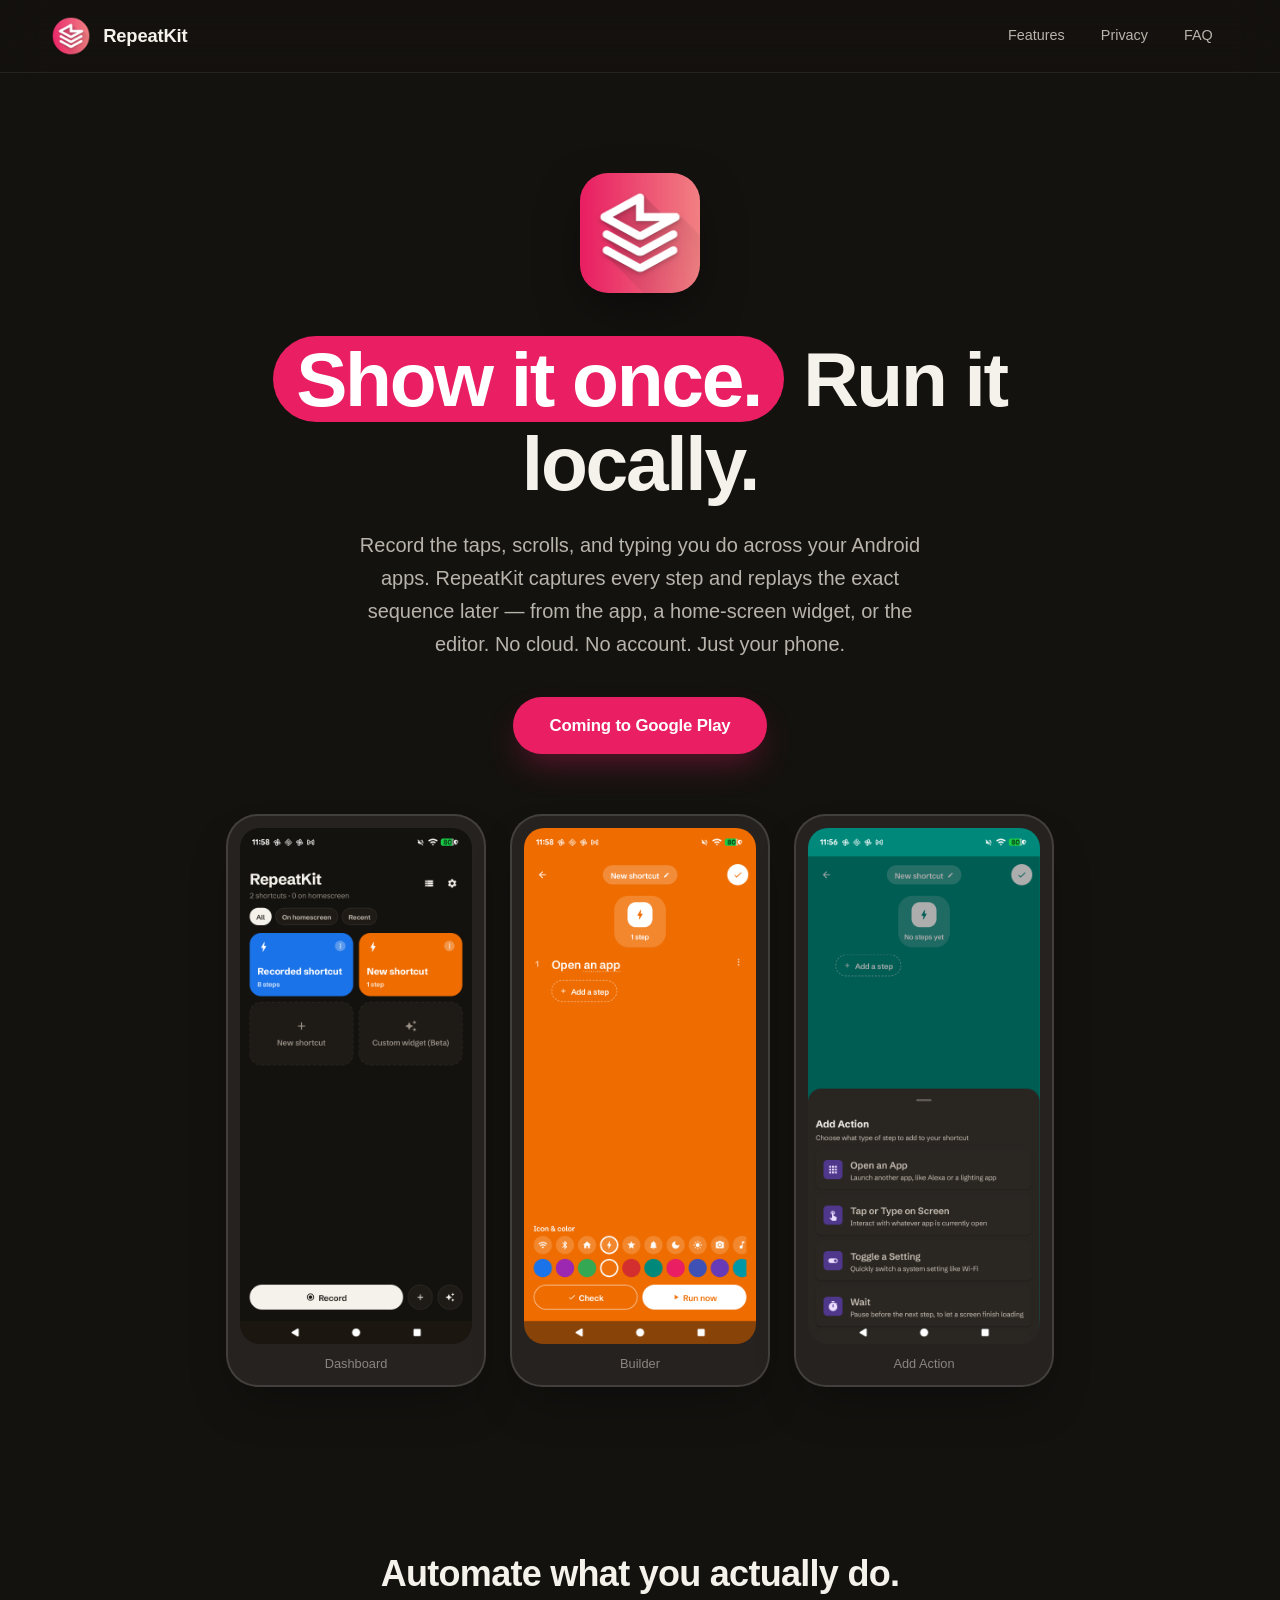
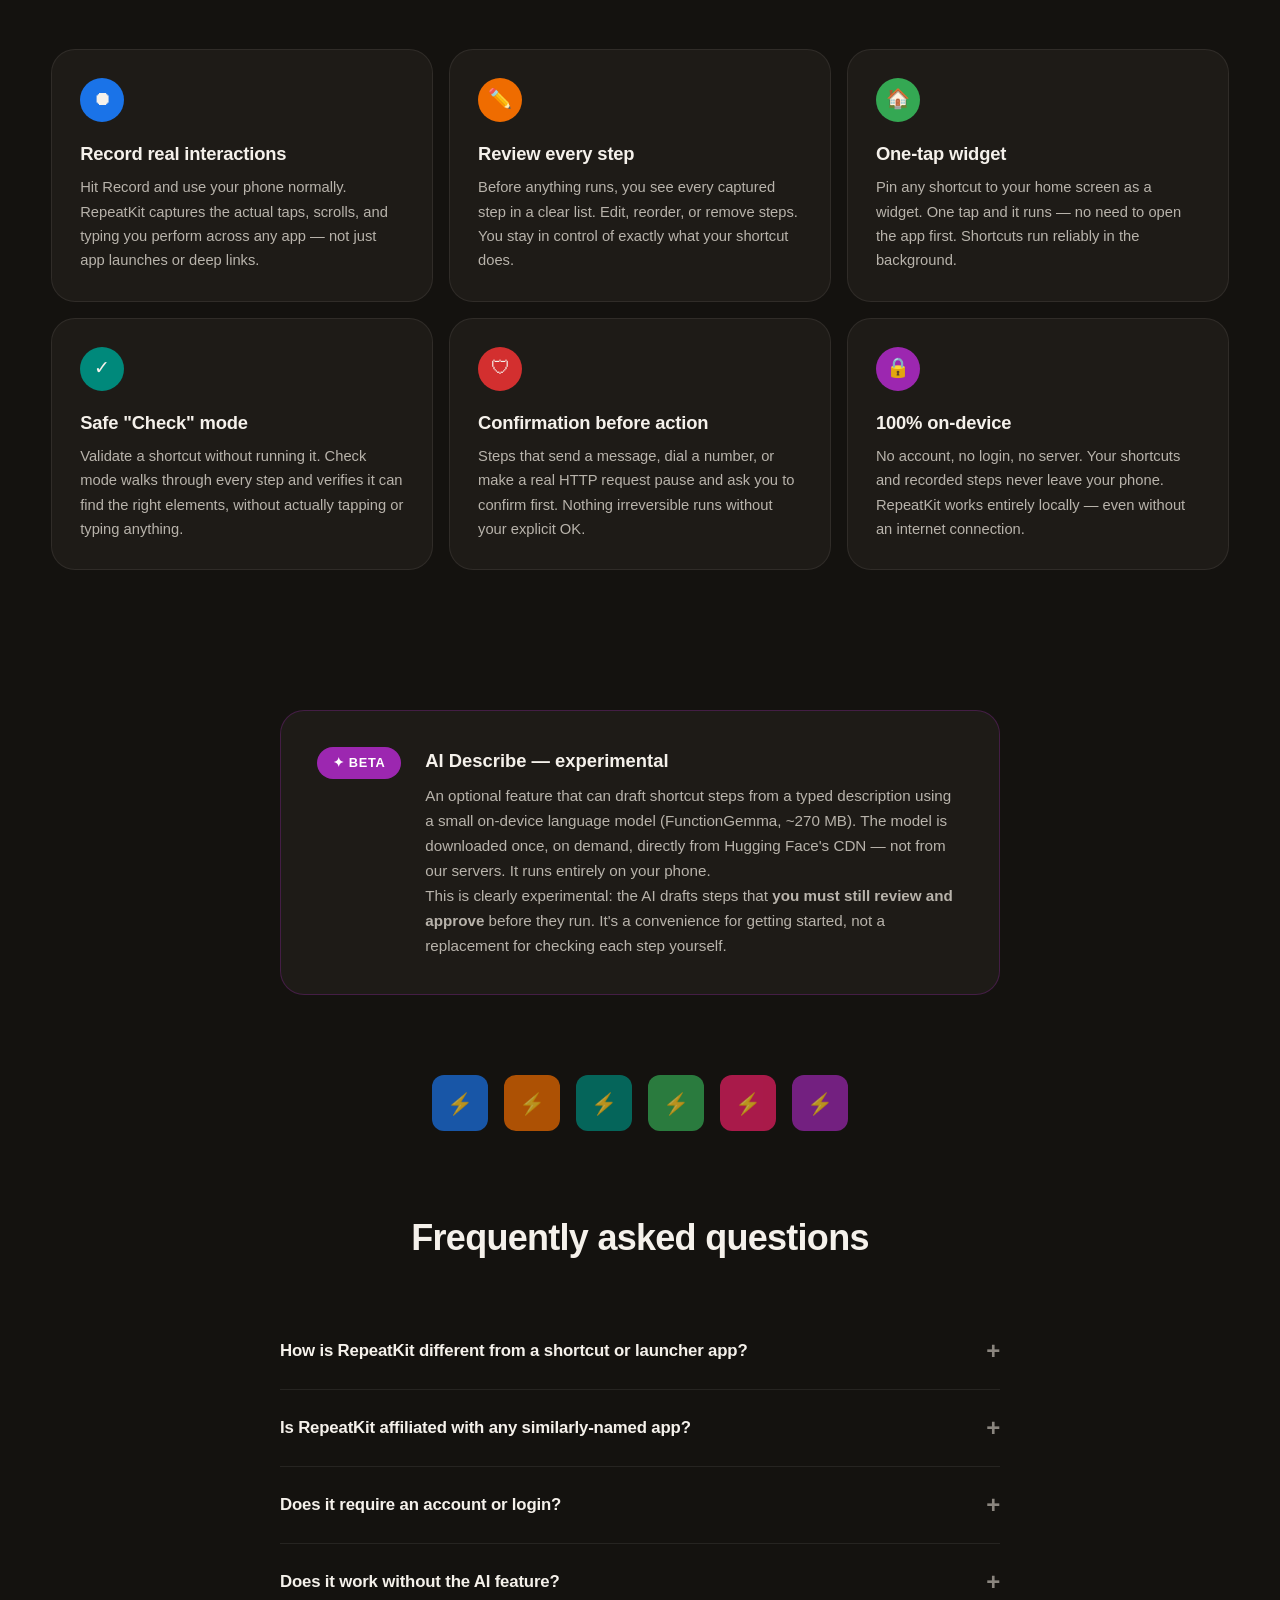
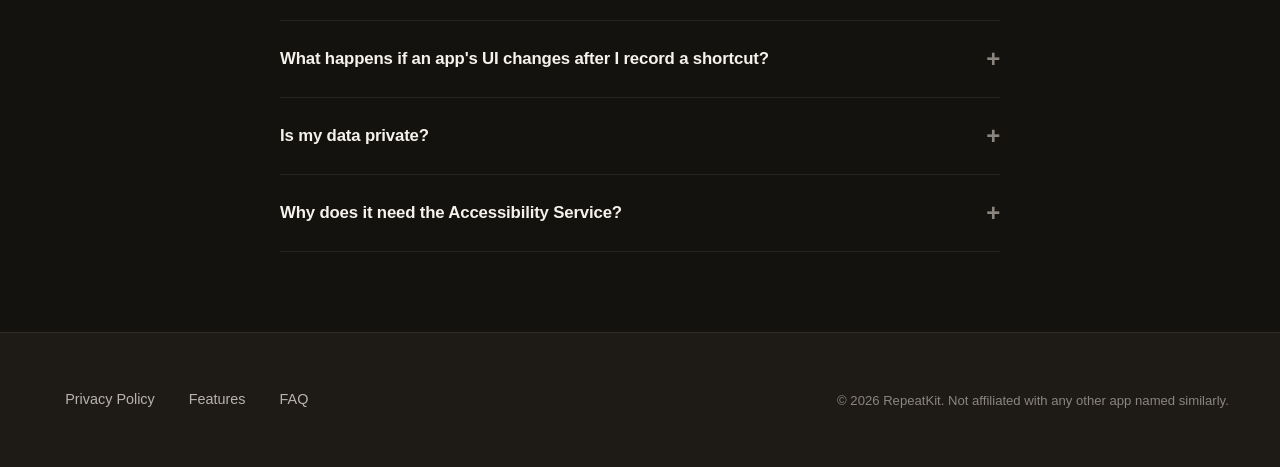
==== index.html @ d4e43534 "Launch RepeatKit marketing and privacy site - index.html: hero, real app screenshots, feature grid, " ====
<!DOCTYPE html>
<html lang="en">
<head>
  <meta charset="UTF-8">
  <meta name="viewport" content="width=device-width, initial-scale=1.0">
  <title>RepeatKit — Show it once. Run it locally.</title>
  <meta name="description" content="Record real taps, scrolls, and typing on your Android device. Replay them anytime — from the app, a home-screen widget, or the editor. 100% on-device, no account needed.">
  <link rel="icon" type="image/png" href="assets/icon/icon_192.png">
  <link rel="stylesheet" href="styles.css">
</head>
<body>

  <!-- ============================================================
       Header / Nav
       ============================================================ -->
  <header>
    <div class="container header-content">
      <a href="index.html" class="logo">
        <img src="assets/icon/icon_192.png" alt="RepeatKit icon">
        RepeatKit
      </a>
      <nav>
        <a href="#features">Features</a>
        <a href="privacy.html">Privacy</a>
        <a href="#faq">FAQ</a>
      </nav>
    </div>
  </header>

  <main>

    <!-- ============================================================
         Hero — "Show it once. Run it locally."
         ============================================================ -->
    <section class="hero container">
      <img src="assets/icon/icon_512.png" alt="RepeatKit icon" class="hero-icon">
      <h1><span class="highlight">Show it once.</span> Run it locally.</h1>
      <p class="subtitle">
        Record the taps, scrolls, and typing you do across your Android apps.
        RepeatKit captures every step and replays the exact sequence later — from the app, a home-screen widget, or the editor. No cloud. No account. Just your phone.
      </p>
      <a href="#features" class="hero-cta">Coming to Google Play</a>
    </section>

    <!-- ============================================================
         Screenshot showcase — real app screenshots in phone frames
         ============================================================ -->
    <section class="showcase container reveal">
      <div class="showcase-grid">
        <div class="phone-frame">
          <img src="assets/screenshots/01_dashboard.png" alt="RepeatKit dashboard showing shortcut tiles">
          <div class="phone-frame-label">Dashboard</div>
        </div>
        <div class="phone-frame">
          <img src="assets/screenshots/04_builder_step.png" alt="RepeatKit shortcut builder with steps">
          <div class="phone-frame-label">Builder</div>
        </div>
        <div class="phone-frame">
          <img src="assets/screenshots/03_add_action.png" alt="RepeatKit add action menu">
          <div class="phone-frame-label">Add Action</div>
        </div>
      </div>
    </section>

    <!-- ============================================================
         Features grid
         ============================================================ -->
    <section class="features" id="features">
      <div class="container">
        <h2 class="section-title">Automate what you actually do.</h2>
        <div class="features-grid">

          <div class="feature-card reveal">
            <div class="feature-chip blue">⏺</div>
            <h3>Record real interactions</h3>
            <p>Hit Record and use your phone normally. RepeatKit captures the actual taps, scrolls, and typing you perform across any app — not just app launches or deep links.</p>
          </div>

          <div class="feature-card reveal">
            <div class="feature-chip orange">✏️</div>
            <h3>Review every step</h3>
            <p>Before anything runs, you see every captured step in a clear list. Edit, reorder, or remove steps. You stay in control of exactly what your shortcut does.</p>
          </div>

          <div class="feature-card reveal">
            <div class="feature-chip green">🏠</div>
            <h3>One-tap widget</h3>
            <p>Pin any shortcut to your home screen as a widget. One tap and it runs — no need to open the app first. Shortcuts run reliably in the background.</p>
          </div>

          <div class="feature-card reveal">
            <div class="feature-chip teal">✓</div>
            <h3>Safe "Check" mode</h3>
            <p>Validate a shortcut without running it. Check mode walks through every step and verifies it can find the right elements, without actually tapping or typing anything.</p>
          </div>

          <div class="feature-card reveal">
            <div class="feature-chip red">🛡</div>
            <h3>Confirmation before action</h3>
            <p>Steps that send a message, dial a number, or make a real HTTP request pause and ask you to confirm first. Nothing irreversible runs without your explicit OK.</p>
          </div>

          <div class="feature-card reveal">
            <div class="feature-chip purple">🔒</div>
            <h3>100% on-device</h3>
            <p>No account, no login, no server. Your shortcuts and recorded steps never leave your phone. RepeatKit works entirely locally — even without an internet connection.</p>
          </div>

        </div>
      </div>
    </section>

    <!-- ============================================================
         AI Beta callout — honest, clearly labeled
         ============================================================ -->
    <section class="beta-callout container reveal">
      <div class="beta-card">
        <span class="beta-badge">✦ Beta</span>
        <div class="beta-content">
          <h3>AI Describe — experimental</h3>
          <p>
            An optional feature that can draft shortcut steps from a typed description using a small on-device language model (FunctionGemma, ~270 MB). The model is downloaded once, on demand, directly from Hugging Face's CDN — not from our servers. It runs entirely on your phone.
          </p>
          <p>
            This is clearly experimental: the AI drafts steps that <strong>you must still review and approve</strong> before they run. It's a convenience for getting started, not a replacement for checking each step yourself.
          </p>
        </div>
      </div>
    </section>

    <!-- Decorative tile strip — mirrors the app's dashboard tiles -->
    <div class="tile-decoration container" aria-hidden="true">
      <div class="mini-tile" style="background-color: #1A73E8;">⚡</div>
      <div class="mini-tile" style="background-color: #EF6C00;">⚡</div>
      <div class="mini-tile" style="background-color: #00897B;">⚡</div>
      <div class="mini-tile" style="background-color: #34A853;">⚡</div>
      <div class="mini-tile" style="background-color: #E91E63;">⚡</div>
      <div class="mini-tile" style="background-color: #9C27B0;">⚡</div>
    </div>

    <!-- ============================================================
         FAQ — accordion, folded into index
         ============================================================ -->
    <section class="faq" id="faq">
      <div class="container">
        <h2 class="section-title">Frequently asked questions</h2>
        <div class="faq-list">

          <div class="faq-item">
            <button class="faq-question">How is RepeatKit different from a shortcut or launcher app?</button>
            <div class="faq-answer">
              <div class="faq-answer-inner">
                Launcher apps open apps or deep-link into them. RepeatKit goes further: it records and replays actual multi-step interactions — real taps, scrolls, and typing — across any app on your phone. You're automating the things you do inside apps, not just launching them.
              </div>
            </div>
          </div>

          <div class="faq-item">
            <button class="faq-question">Is RepeatKit affiliated with any similarly-named app?</button>
            <div class="faq-answer">
              <div class="faq-answer-inner">
                No. RepeatKit is an independent app. It is not affiliated with, endorsed by, or related to any other app or product with a similar name.
              </div>
            </div>
          </div>

          <div class="faq-item">
            <button class="faq-question">Does it require an account or login?</button>
            <div class="faq-answer">
              <div class="faq-answer-inner">
                No. There is no account, no sign-in, and no registration of any kind. You install it and start using it — that's it.
              </div>
            </div>
          </div>

          <div class="faq-item">
            <button class="faq-question">Does it work without the AI feature?</button>
            <div class="faq-answer">
              <div class="faq-answer-inner">
                Yes. Recording and replaying shortcuts is the core feature and does not require the AI model, a network connection, or any setup beyond enabling the accessibility service. The AI describe feature is entirely optional.
              </div>
            </div>
          </div>

          <div class="faq-item">
            <button class="faq-question">What happens if an app's UI changes after I record a shortcut?</button>
            <div class="faq-answer">
              <div class="faq-answer-inner">
                If the app you automated has been redesigned or updated since you recorded, replay may not be able to find the same on-screen element. When that happens, RepeatKit stops and tells you which step couldn't be matched — it won't guess or tap the wrong thing. You can re-record the affected steps.
              </div>
            </div>
          </div>

          <div class="faq-item">
            <button class="faq-question">Is my data private?</button>
            <div class="faq-answer">
              <div class="faq-answer-inner">
                Yes. All shortcuts, recorded steps, and settings are stored locally on your device only. There is no developer-operated server, no analytics, no advertising SDKs, and no crash reporting. The only network request the app makes on its own is downloading the optional AI model from Hugging Face, if you choose to use that feature. See the full <a href="privacy.html">privacy policy</a> for details.
              </div>
            </div>
          </div>

          <div class="faq-item">
            <button class="faq-question">Why does it need the Accessibility Service?</button>
            <div class="faq-answer">
              <div class="faq-answer-inner">
                Android's Accessibility Service is the only way for an app to observe and replay taps, scrolls, and typing inside other apps. RepeatKit uses it exclusively for recording and replaying the shortcuts you create yourself. It does not monitor your device in the background or collect any data for the developer. You can revoke the permission at any time in your phone's Accessibility settings.
              </div>
            </div>
          </div>

        </div>
      </div>
    </section>

  </main>

  <!-- ============================================================
       Footer
       ============================================================ -->
  <footer>
    <div class="container footer-content">
      <div class="footer-links">
        <a href="privacy.html">Privacy Policy</a>
        <a href="#features">Features</a>
        <a href="#faq">FAQ</a>
      </div>
      <div class="footer-text">
        &copy; 2026 RepeatKit. Not affiliated with any other app named similarly.
      </div>
    </div>
  </footer>

  <!-- ============================================================
       Scripts — scroll reveal + FAQ accordion
       ============================================================ -->
  <script>
    // Scroll reveal
    (function () {
      var els = document.querySelectorAll('.reveal');
      if (!els.length) return;

      var observer = new IntersectionObserver(function (entries) {
        entries.forEach(function (entry) {
          if (entry.isIntersecting) {
            entry.target.classList.add('is-visible');
            observer.unobserve(entry.target);
          }
        });
      }, { threshold: 0.12 });

      els.forEach(function (el) { observer.observe(el); });
    })();

    // FAQ accordion
    (function () {
      var items = document.querySelectorAll('.faq-item');
      items.forEach(function (item) {
        var btn = item.querySelector('.faq-question');
        var answer = item.querySelector('.faq-answer');
        btn.addEventListener('click', function () {
          var isOpen = item.classList.contains('active');
          // Close all
          items.forEach(function (i) {
            i.classList.remove('active');
            i.querySelector('.faq-answer').style.maxHeight = null;
          });
          // Open this one if it was closed
          if (!isOpen) {
            item.classList.add('active');
            answer.style.maxHeight = answer.scrollHeight + 'px';
          }
        });
      });
    })();
  </script>

</body>
</html>
---- styles.css ----
/* ============================================================
   RepeatKit — Marketing site design system
   Base: app's dark theme (warm near-black bg, warm off-white ink)
   Accents: flat solid colors from the app's tile palette
   NO GRADIENTS — every surface is a flat solid color
   ============================================================ */

:root {
  /* App dark theme — base ground */
  --bg-color: #14120F;
  --bg-elevated: #1E1B17;
  --bg-card: #252220;
  --surface-color: #1E1B17;

  /* Ink colors */
  --text-primary: #F5F1EB;
  --text-secondary: #B8B3AB;
  --text-tertiary: #8A857E;

  /* App tile accent palette (subset) */
  --accent-blue: #1A73E8;
  --accent-pink: #E91E63;
  --accent-green: #34A853;
  --accent-orange: #EF6C00;
  --accent-red: #D32F2F;
  --accent-teal: #00897B;
  --accent-purple: #9C27B0;
  --accent-indigo: #3F51B5;

  /* Primary accent — pink matches the app icon */
  --accent-primary: #E91E63;
  --accent-primary-hover: #C2185B;

  /* Borders and shadows */
  --border-color: rgba(245, 241, 235, 0.08);
  --border-strong: rgba(245, 241, 235, 0.14);
  --shadow-soft: rgba(0, 0, 0, 0.3);
  --shadow-medium: rgba(0, 0, 0, 0.5);

  /* Shape language — matches app's rounded rects, pills, circles */
  --radius-sm: 12px;
  --radius-md: 16px;
  --radius-lg: 24px;
  --radius-xl: 32px;
  --radius-pill: 100px;
  --radius-circle: 50%;

  /* System font stack */
  --font-family: -apple-system, BlinkMacSystemFont, "Segoe UI", Roboto, Helvetica, Arial, sans-serif, "Apple Color Emoji", "Segoe UI Emoji", "Segoe UI Symbol";
}

* {
  box-sizing: border-box;
  margin: 0;
  padding: 0;
}

html {
  scroll-padding-top: 80px;
}

@media (prefers-reduced-motion: no-preference) {
  html {
    scroll-behavior: smooth;
  }
}

body {
  font-family: var(--font-family);
  background-color: var(--bg-color);
  color: var(--text-primary);
  line-height: 1.5;
  -webkit-font-smoothing: antialiased;
  -moz-osx-font-smoothing: grayscale;
}

a {
  color: var(--text-primary);
  text-decoration: none;
  transition: color 0.2s;
  font-weight: 500;
}

a:hover {
  color: var(--accent-primary);
}

.container {
  width: min(92%, 1200px);
  margin: 0 auto;
}

/* ============================================================
   Header — sticky, semi-transparent dark bar
   ============================================================ */
header {
  padding: 16px 0;
  background-color: rgba(20, 18, 15, 0.85);
  backdrop-filter: blur(20px);
  -webkit-backdrop-filter: blur(20px);
  border-bottom: 1px solid var(--border-color);
  position: sticky;
  top: 0;
  z-index: 100;
}

.header-content {
  display: flex;
  justify-content: space-between;
  align-items: center;
}

.logo {
  display: flex;
  align-items: center;
  gap: 12px;
  font-weight: 700;
  font-size: 1.15rem;
  color: var(--text-primary);
  letter-spacing: -0.01em;
}

.logo:hover {
  color: var(--text-primary);
}

.logo img {
  width: 40px;
  height: 40px;
  border-radius: 12px;
}

nav {
  display: flex;
  gap: 4px;
}

nav a {
  color: var(--text-secondary);
  font-size: 0.9rem;
  font-weight: 500;
  padding: 8px 16px;
  border-radius: var(--radius-pill);
  transition: color 0.2s, background-color 0.2s;
}

nav a:hover {
  color: var(--text-primary);
  background-color: rgba(245, 241, 235, 0.06);
}

/* ============================================================
   Hero — big bold headline with highlighted phrase
   ============================================================ */
.hero {
  padding: 100px 0 40px;
  text-align: center;
}

.hero-icon {
  width: 120px;
  height: 120px;
  border-radius: 28px;
  margin-bottom: 36px;
  box-shadow: 0 20px 50px -10px var(--shadow-medium);
}

.hero h1 {
  font-size: clamp(2.4rem, 6vw, 5rem);
  letter-spacing: -0.03em;
  margin-bottom: 24px;
  font-weight: 800;
  line-height: 1.08;
  max-width: 900px;
  margin-left: auto;
  margin-right: auto;
}

.highlight {
  display: inline-block;
  background-color: var(--accent-pink);
  color: #FFFFFF;
  padding: 0.02em 0.3em;
  border-radius: var(--radius-pill);
}

.hero .subtitle {
  font-size: 1.25rem;
  color: var(--text-secondary);
  max-width: 600px;
  margin: 0 auto 36px;
  line-height: 1.65;
}

.hero-cta {
  display: inline-block;
  background-color: var(--accent-pink);
  color: #FFFFFF;
  padding: 16px 36px;
  border-radius: var(--radius-pill);
  font-weight: 700;
  font-size: 1.05rem;
  letter-spacing: -0.01em;
  transition: transform 0.2s, box-shadow 0.2s, background-color 0.2s;
  border: none;
  cursor: pointer;
  box-shadow: 0 16px 32px -8px rgba(233, 30, 99, 0.35);
}

.hero-cta:hover {
  color: #FFFFFF;
  background-color: var(--accent-primary-hover);
  transform: translateY(-2px);
  box-shadow: 0 20px 40px -8px rgba(233, 30, 99, 0.45);
}

.hero-cta:active {
  transform: translateY(0);
}

/* ============================================================
   Screenshot showcase — phone-frame cards
   ============================================================ */
.showcase {
  padding: 20px 0 80px;
}

.showcase-grid {
  display: flex;
  justify-content: center;
  gap: 24px;
  flex-wrap: wrap;
}

.phone-frame {
  background-color: var(--bg-card);
  border: 2px solid var(--border-strong);
  border-radius: var(--radius-xl);
  padding: 12px;
  max-width: 260px;
  box-shadow: 0 24px 48px -12px var(--shadow-soft);
  transition: transform 0.3s cubic-bezier(0.22, 1, 0.36, 1);
}

.phone-frame:hover {
  transform: translateY(-6px);
}

.phone-frame img {
  width: 100%;
  height: auto;
  border-radius: 20px;
  display: block;
}

.phone-frame-label {
  text-align: center;
  font-size: 0.8rem;
  color: var(--text-tertiary);
  margin-top: 10px;
  font-weight: 500;
}

/* ============================================================
   Features — grid of cards with colored icon chips
   ============================================================ */
.features {
  padding: 80px 0;
}

.section-title {
  font-size: clamp(1.75rem, 3vw, 2.25rem);
  text-align: center;
  margin-bottom: 48px;
  font-weight: 700;
  letter-spacing: -0.02em;
}

.features-grid {
  display: grid;
  grid-template-columns: 1fr;
  gap: 16px;
}

@media (min-width: 768px) {
  .features-grid {
    grid-template-columns: repeat(2, 1fr);
  }
}

@media (min-width: 1024px) {
  .features-grid {
    grid-template-columns: repeat(3, 1fr);
  }
}

.feature-card {
  background-color: var(--bg-elevated);
  padding: 28px;
  border-radius: var(--radius-lg);
  border: 1px solid var(--border-color);
  transition: transform 0.2s, box-shadow 0.2s, border-color 0.2s;
}

.feature-card:hover {
  transform: translateY(-4px);
  box-shadow: 0 16px 40px -12px var(--shadow-soft);
  border-color: var(--border-strong);
}

/* Circular color chip — mirrors the app's icon/color selector circles */
.feature-chip {
  width: 44px;
  height: 44px;
  border-radius: var(--radius-circle);
  display: flex;
  align-items: center;
  justify-content: center;
  margin-bottom: 18px;
  font-size: 1.2rem;
}

.feature-chip.blue { background-color: var(--accent-blue); }
.feature-chip.green { background-color: var(--accent-green); }
.feature-chip.orange { background-color: var(--accent-orange); }
.feature-chip.teal { background-color: var(--accent-teal); }
.feature-chip.purple { background-color: var(--accent-purple); }
.feature-chip.red { background-color: var(--accent-red); }

.feature-card h3 {
  font-size: 1.15rem;
  margin-bottom: 8px;
  font-weight: 700;
  letter-spacing: -0.01em;
}

.feature-card p {
  color: var(--text-secondary);
  font-size: 0.92rem;
  line-height: 1.65;
}

/* ============================================================
   Beta callout — honest, clearly labeled
   ============================================================ */
.beta-callout {
  padding: 60px 0;
}

.beta-card {
  background-color: var(--bg-elevated);
  border: 1px solid rgba(156, 39, 176, 0.3);
  border-radius: var(--radius-lg);
  padding: 36px;
  max-width: 720px;
  margin: 0 auto;
  display: flex;
  gap: 24px;
  align-items: flex-start;
}

.beta-badge {
  display: inline-flex;
  align-items: center;
  gap: 6px;
  background-color: var(--accent-purple);
  color: #FFFFFF;
  padding: 6px 16px;
  border-radius: var(--radius-pill);
  font-size: 0.8rem;
  font-weight: 700;
  letter-spacing: 0.05em;
  text-transform: uppercase;
  white-space: nowrap;
  flex-shrink: 0;
}

.beta-content h3 {
  font-size: 1.15rem;
  margin-bottom: 8px;
  font-weight: 700;
}

.beta-content p {
  color: var(--text-secondary);
  font-size: 0.95rem;
  line-height: 1.65;
}

/* ============================================================
   FAQ Section — accordion style
   ============================================================ */
.faq {
  padding: 80px 0;
}

.faq-list {
  max-width: 720px;
  margin: 0 auto;
}

.faq-item {
  border-bottom: 1px solid var(--border-color);
}

.faq-question {
  width: 100%;
  text-align: left;
  background: none;
  border: none;
  padding: 24px 0;
  font-size: 1.05rem;
  font-weight: 600;
  color: var(--text-primary);
  cursor: pointer;
  display: flex;
  justify-content: space-between;
  align-items: center;
  font-family: var(--font-family);
  letter-spacing: -0.01em;
  transition: color 0.2s;
}

.faq-question:hover {
  color: var(--accent-primary);
}

.faq-question::after {
  content: '+';
  font-size: 1.5rem;
  color: var(--text-tertiary);
  transition: transform 0.3s cubic-bezier(0.22, 1, 0.36, 1);
  flex-shrink: 0;
  margin-left: 16px;
}

.faq-item.active .faq-question::after {
  transform: rotate(45deg);
}

.faq-answer {
  max-height: 0;
  overflow: hidden;
  transition: max-height 0.4s cubic-bezier(0.22, 1, 0.36, 1);
}

.faq-answer-inner {
  padding-bottom: 24px;
  color: var(--text-secondary);
  line-height: 1.7;
  font-size: 0.95rem;
}

.faq-answer-inner a {
  color: var(--accent-pink);
  text-decoration: underline;
  text-underline-offset: 2px;
}

/* ============================================================
   Footer — clean, warm dark
   ============================================================ */
footer {
  padding: 48px 0;
  border-top: 1px solid var(--border-color);
  background-color: var(--surface-color);
}

.footer-content {
  display: flex;
  flex-direction: column;
  align-items: center;
  text-align: center;
  gap: 20px;
}

.footer-links {
  display: flex;
  flex-wrap: wrap;
  justify-content: center;
  gap: 6px;
}

.footer-links a {
  color: var(--text-secondary);
  font-size: 0.9rem;
  font-weight: 500;
  padding: 8px 14px;
  border-radius: var(--radius-pill);
  transition: color 0.2s, background-color 0.2s;
}

.footer-links a:hover {
  color: var(--text-primary);
  background-color: rgba(245, 241, 235, 0.06);
}

.footer-text {
  color: var(--text-tertiary);
  font-size: 0.82rem;
  max-width: 600px;
  line-height: 1.6;
}

@media (min-width: 768px) {
  .footer-content {
    flex-direction: row;
    justify-content: space-between;
    text-align: left;
  }
  .footer-text {
    text-align: right;
  }
}

/* ============================================================
   Content pages (Privacy, etc.)
   ============================================================ */
.content-page {
  padding: 60px 0 100px;
  max-width: 800px;
  margin: 0 auto;
}

.content-page h1 {
  font-size: clamp(2rem, 4vw, 2.75rem);
  margin-bottom: 12px;
  letter-spacing: -0.025em;
  font-weight: 800;
}

.content-page .last-updated {
  color: var(--text-tertiary);
  font-size: 0.9rem;
  margin-bottom: 40px;
}

.content-page h2 {
  font-size: 1.35rem;
  margin-top: 40px;
  margin-bottom: 14px;
  font-weight: 700;
  letter-spacing: -0.01em;
}

.content-page p {
  color: var(--text-secondary);
  margin-bottom: 16px;
  font-size: 1.02rem;
  line-height: 1.7;
}

.content-page ul {
  color: var(--text-secondary);
  margin-bottom: 16px;
  padding-left: 24px;
  font-size: 1.02rem;
  line-height: 1.7;
}

.content-page li {
  margin-bottom: 8px;
}

.content-page strong {
  color: var(--text-primary);
  font-weight: 600;
}

.content-page a {
  color: var(--accent-pink);
  text-decoration: underline;
  text-underline-offset: 2px;
}

/* ============================================================
   Decorative tile shapes — mirroring the app's dashboard tiles
   ============================================================ */
.tile-decoration {
  display: flex;
  justify-content: center;
  gap: 16px;
  padding: 20px 0 0;
  flex-wrap: wrap;
}

.mini-tile {
  width: 56px;
  height: 56px;
  border-radius: var(--radius-sm);
  display: flex;
  align-items: center;
  justify-content: center;
  font-size: 1.3rem;
  opacity: 0.7;
  transition: opacity 0.2s, transform 0.2s;
}

.mini-tile:hover {
  opacity: 1;
  transform: scale(1.08);
}

/* ============================================================
   Responsive
   ============================================================ */
@media (max-width: 600px) {
  header {
    padding: 12px 0;
  }

  .header-content {
    flex-wrap: wrap;
    justify-content: center;
    gap: 8px 12px;
  }

  nav {
    gap: 0;
    justify-content: center;
  }

  nav a {
    padding: 8px 10px;
    font-size: 0.85rem;
  }

  .hero {
    padding: 72px 0 32px;
  }

  .hero-icon {
    width: 88px;
    height: 88px;
    border-radius: 22px;
  }

  .showcase-grid {
    gap: 16px;
  }

  .phone-frame {
    max-width: 160px;
    padding: 8px;
    border-radius: var(--radius-lg);
  }

  .phone-frame img {
    border-radius: 14px;
  }

  .features, .faq {
    padding: 64px 0;
  }

  .feature-card {
    padding: 24px 20px;
  }

  .beta-card {
    flex-direction: column;
    gap: 16px;
    padding: 28px 24px;
  }

  .content-page {
    padding: 48px 20px 72px;
  }
}

/* ============================================================
   Focus rings & selection
   ============================================================ */
:focus-visible {
  outline: 2px solid var(--accent-primary);
  outline-offset: 2px;
}

::selection {
  background-color: rgba(233, 30, 99, 0.25);
  color: var(--text-primary);
}

/* ============================================================
   Scroll-reveal animation
   ============================================================ */
.reveal {
  opacity: 0;
  transform: translateY(20px);
  transition: opacity 0.6s cubic-bezier(0.22, 1, 0.36, 1),
              transform 0.6s cubic-bezier(0.22, 1, 0.36, 1);
}

.reveal.is-visible {
  opacity: 1;
  transform: translateY(0);
}

@media (prefers-reduced-motion: reduce) {
  .reveal {
    opacity: 1;
    transform: none;
    transition: none;
  }
}
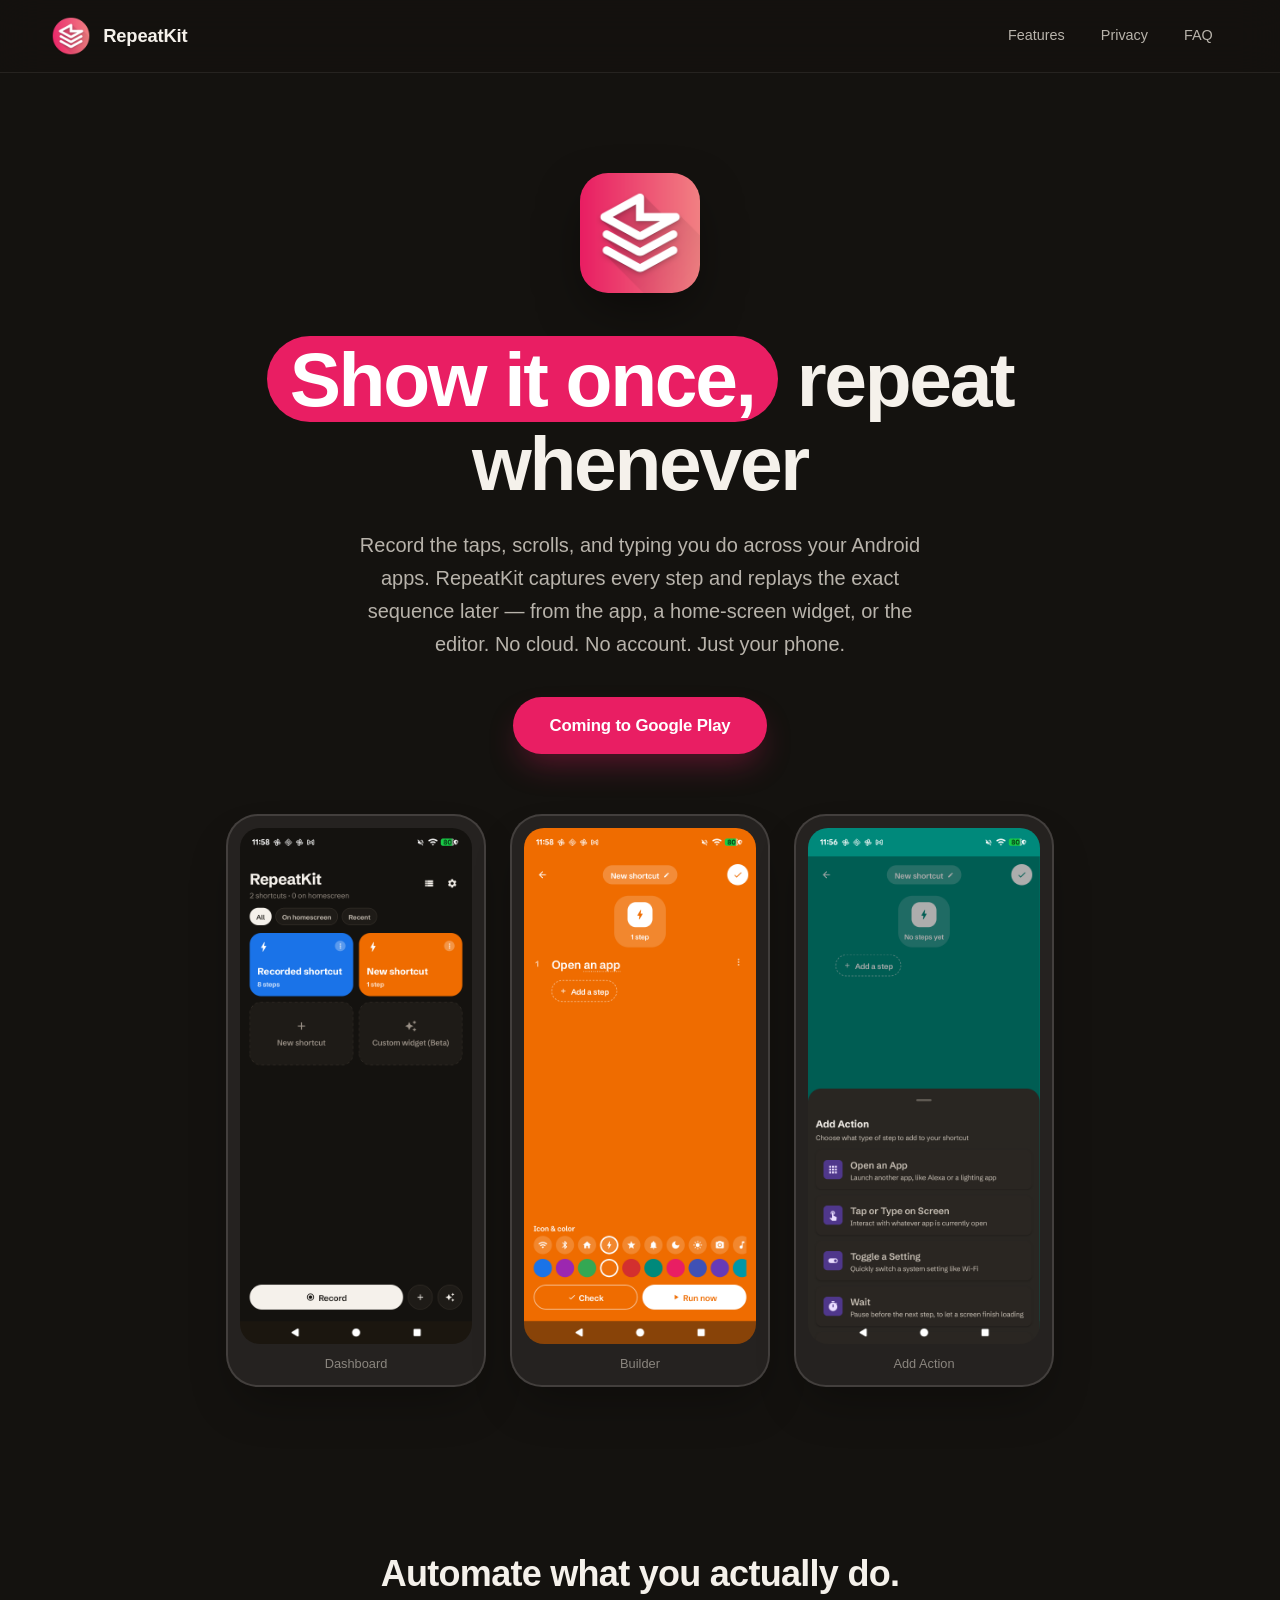
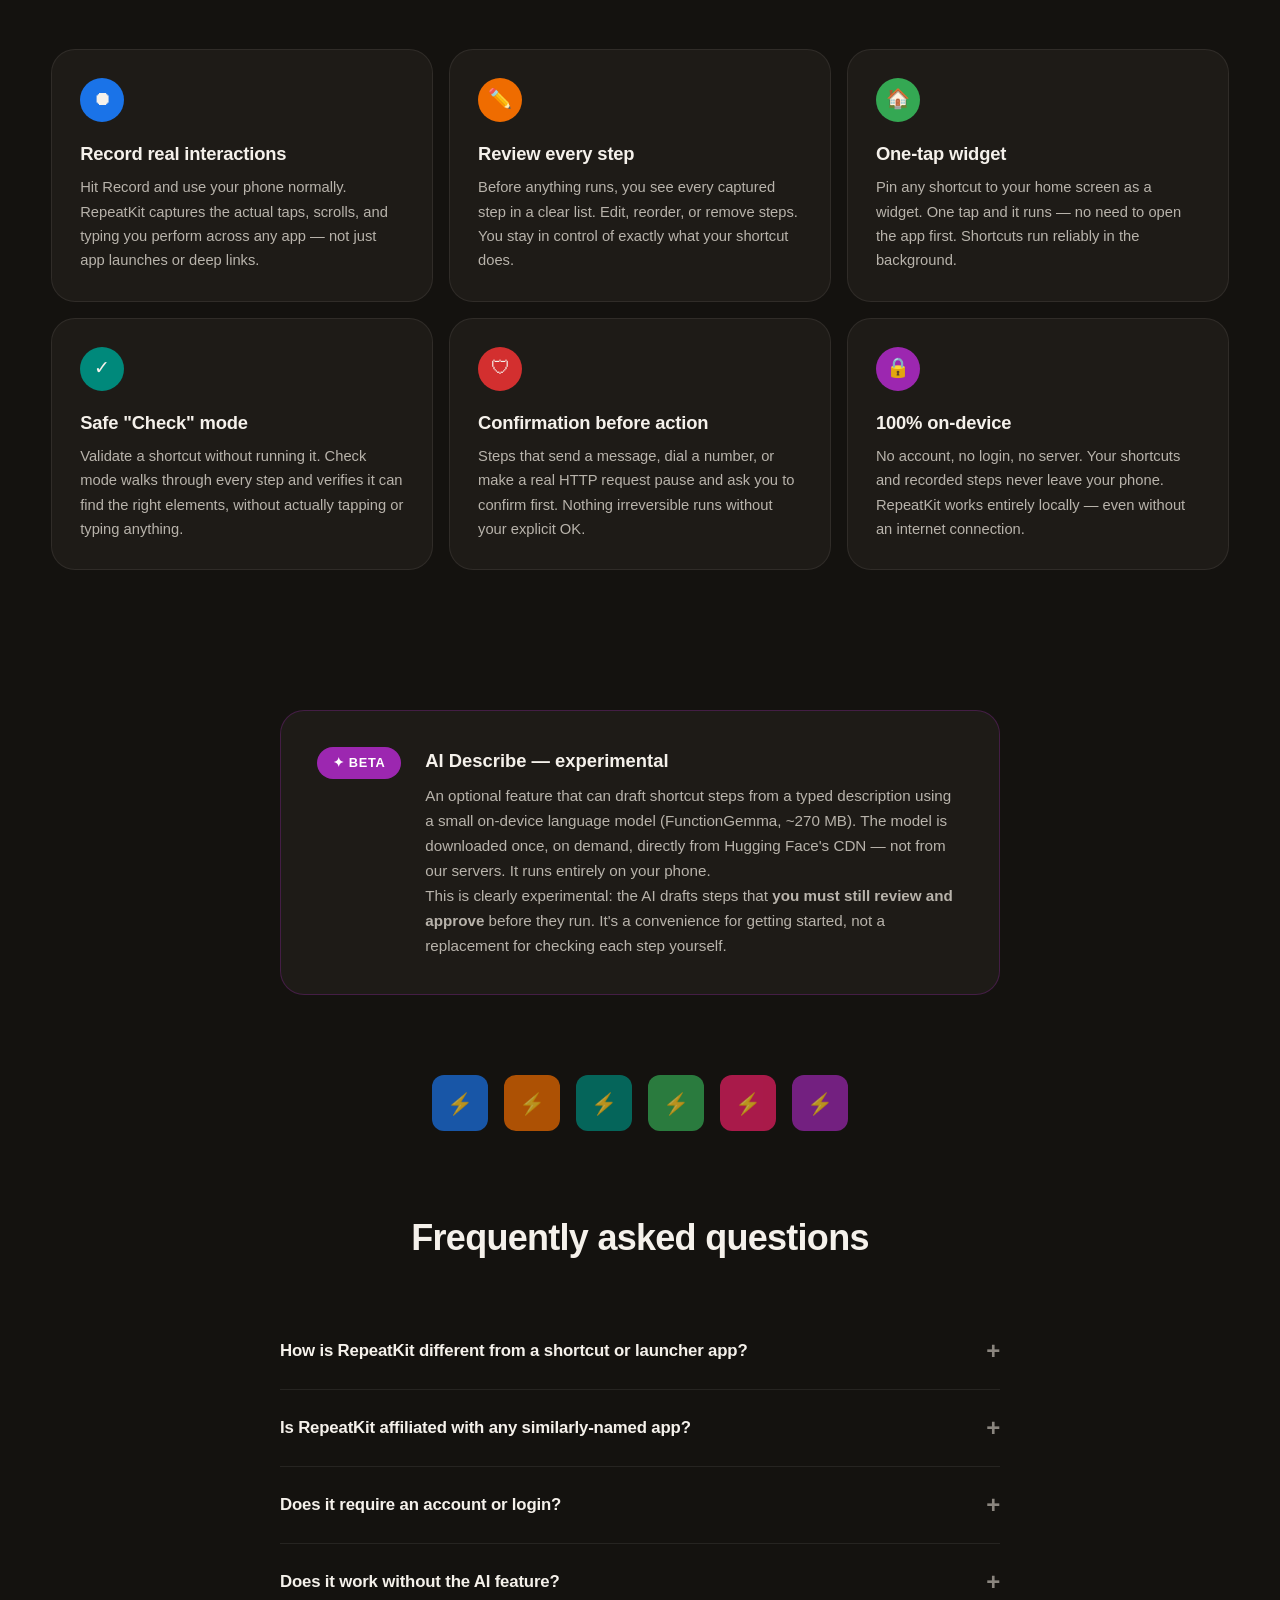
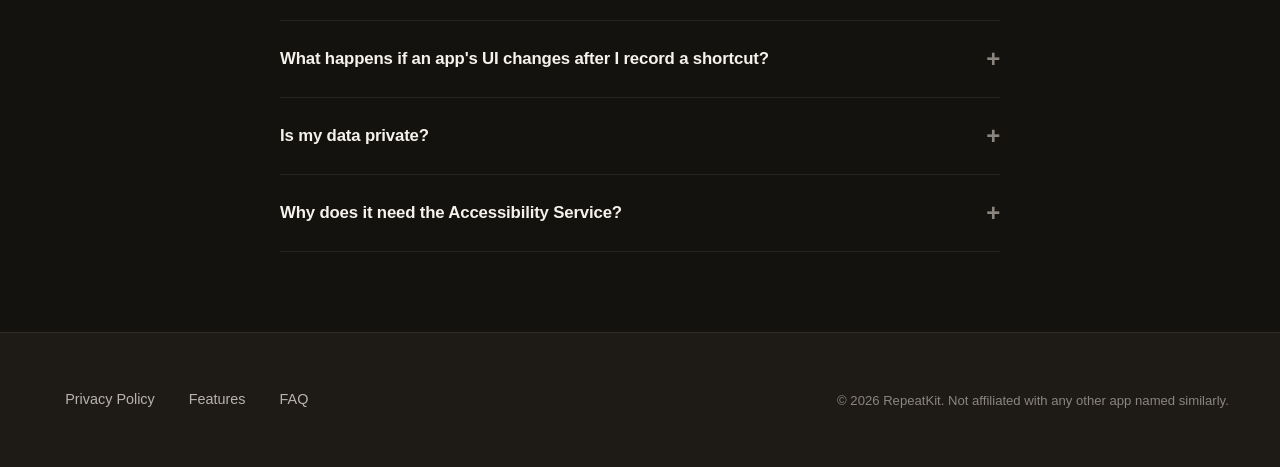
==== commit 5b4415d9: "Update tagline to 'Show it once, repeat whenever' Co-Authored-By: Claude Sonnet 5 <noreply@anthropic" ====
--- a/index.html
+++ b/index.html
@@ -3,7 +3,7 @@
 <head>
   <meta charset="UTF-8">
   <meta name="viewport" content="width=device-width, initial-scale=1.0">
-  <title>RepeatKit — Show it once. Run it locally.</title>
+  <title>RepeatKit — Show it once, repeat whenever</title>
   <meta name="description" content="Record real taps, scrolls, and typing on your Android device. Replay them anytime — from the app, a home-screen widget, or the editor. 100% on-device, no account needed.">
   <link rel="icon" type="image/png" href="assets/icon/icon_192.png">
   <link rel="stylesheet" href="styles.css">
@@ -30,11 +30,11 @@
   <main>
 
     <!-- ============================================================
-         Hero — "Show it once. Run it locally."
+         Hero — "Show it once, repeat whenever"
          ============================================================ -->
     <section class="hero container">
       <img src="assets/icon/icon_512.png" alt="RepeatKit icon" class="hero-icon">
-      <h1><span class="highlight">Show it once.</span> Run it locally.</h1>
+      <h1><span class="highlight">Show it once,</span> repeat whenever</h1>
       <p class="subtitle">
         Record the taps, scrolls, and typing you do across your Android apps.
         RepeatKit captures every step and replays the exact sequence later — from the app, a home-screen widget, or the editor. No cloud. No account. Just your phone.
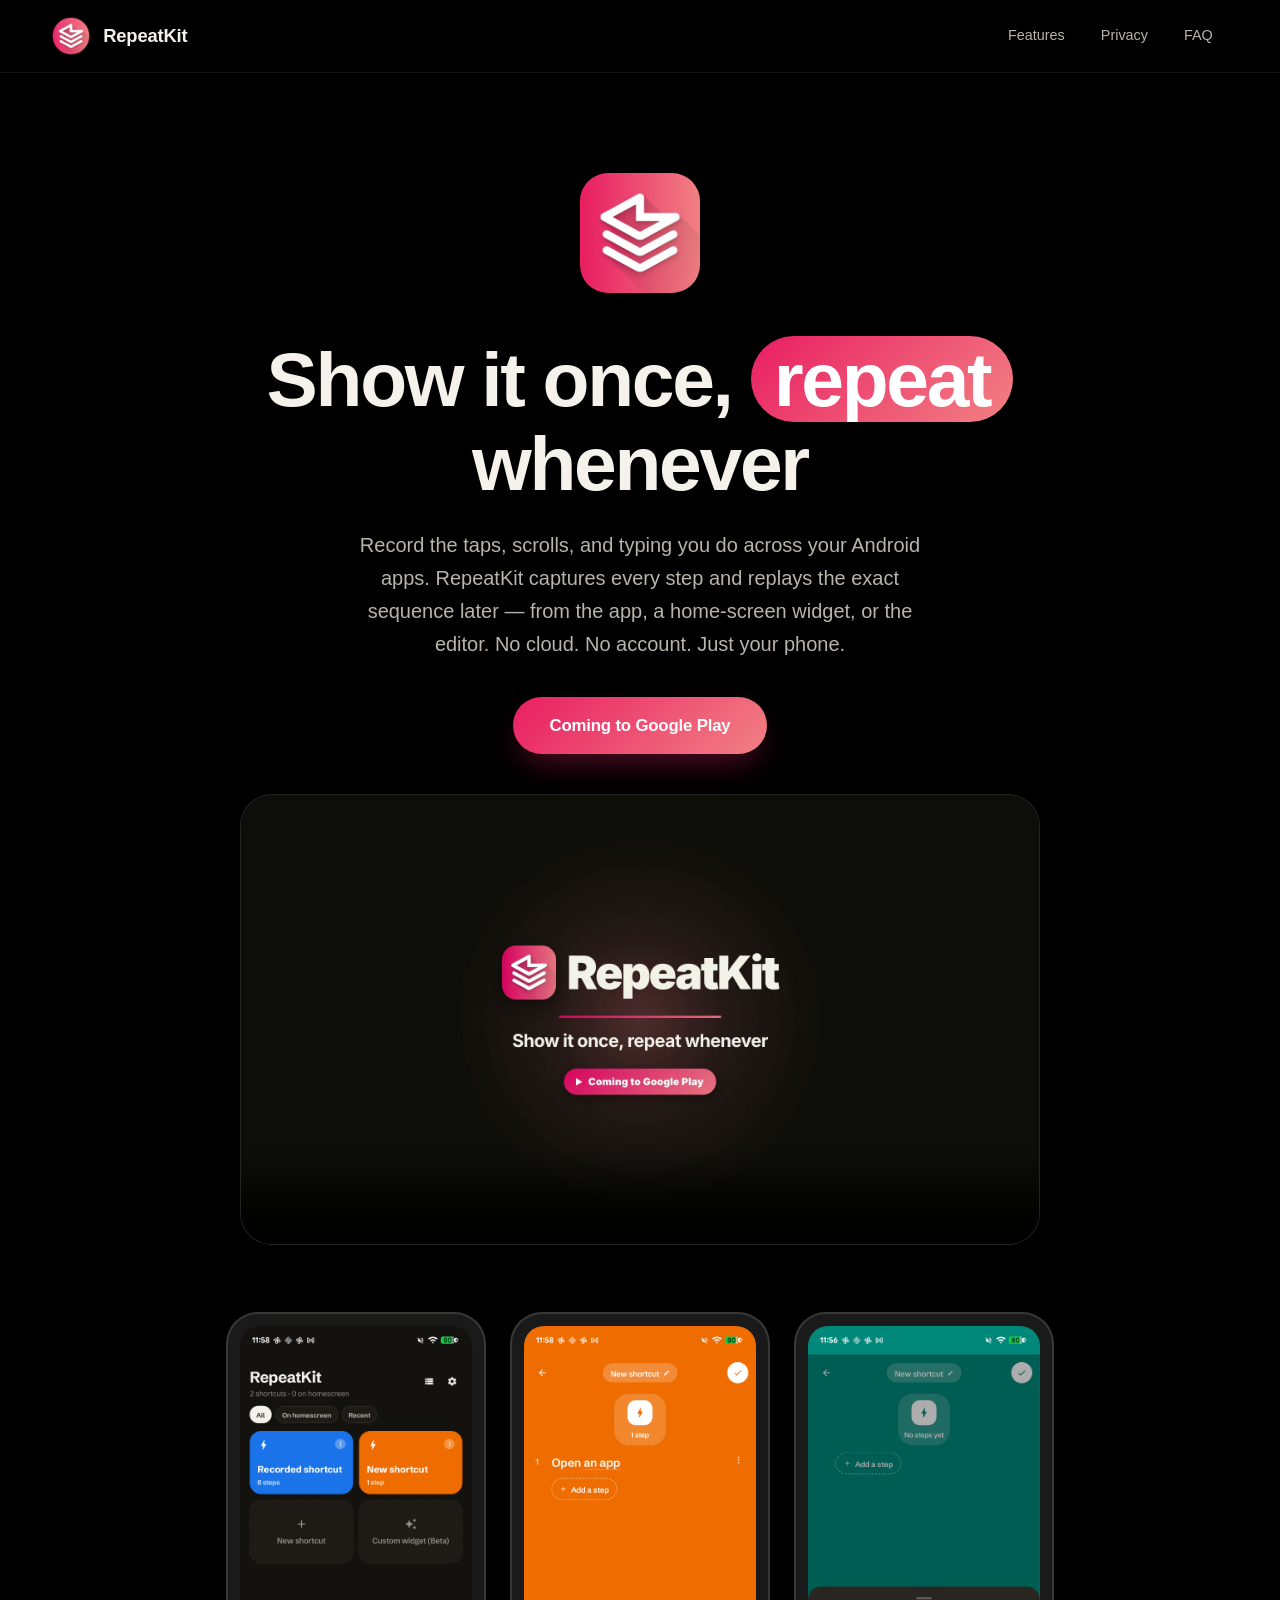
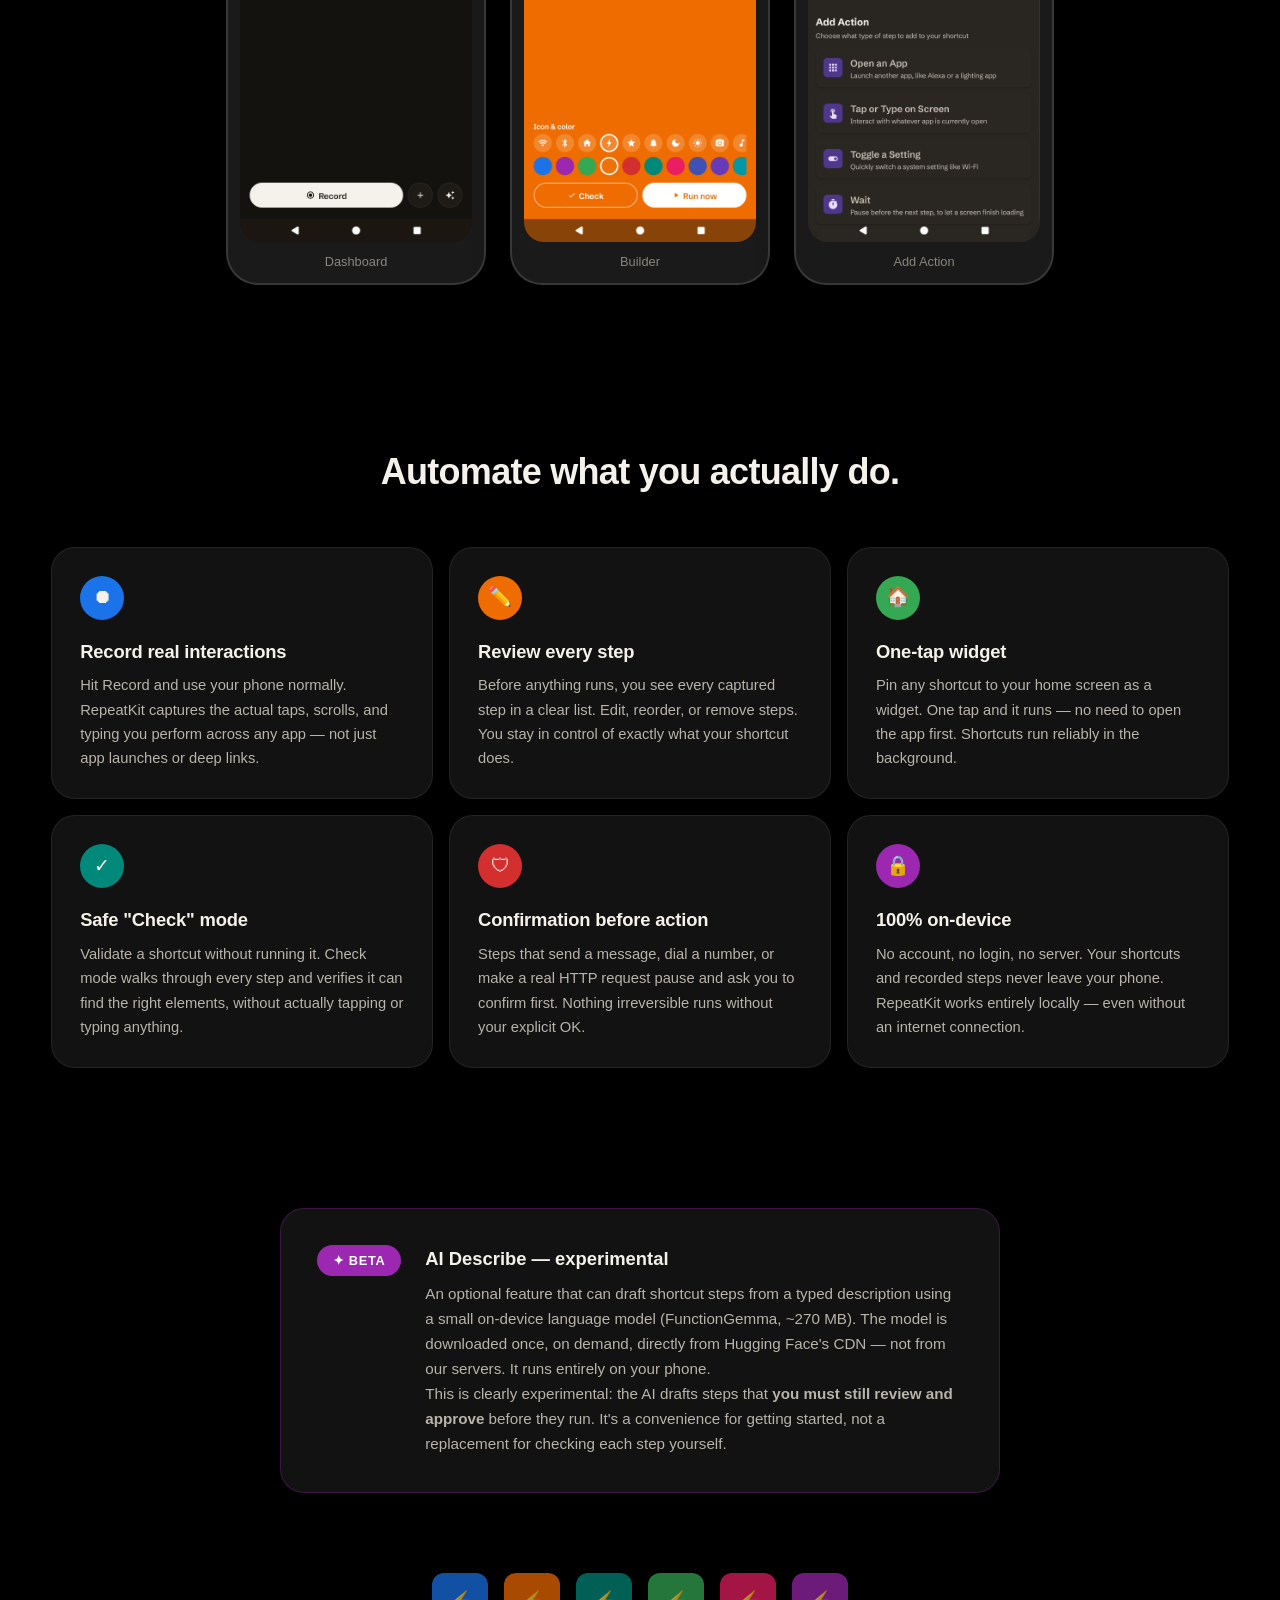
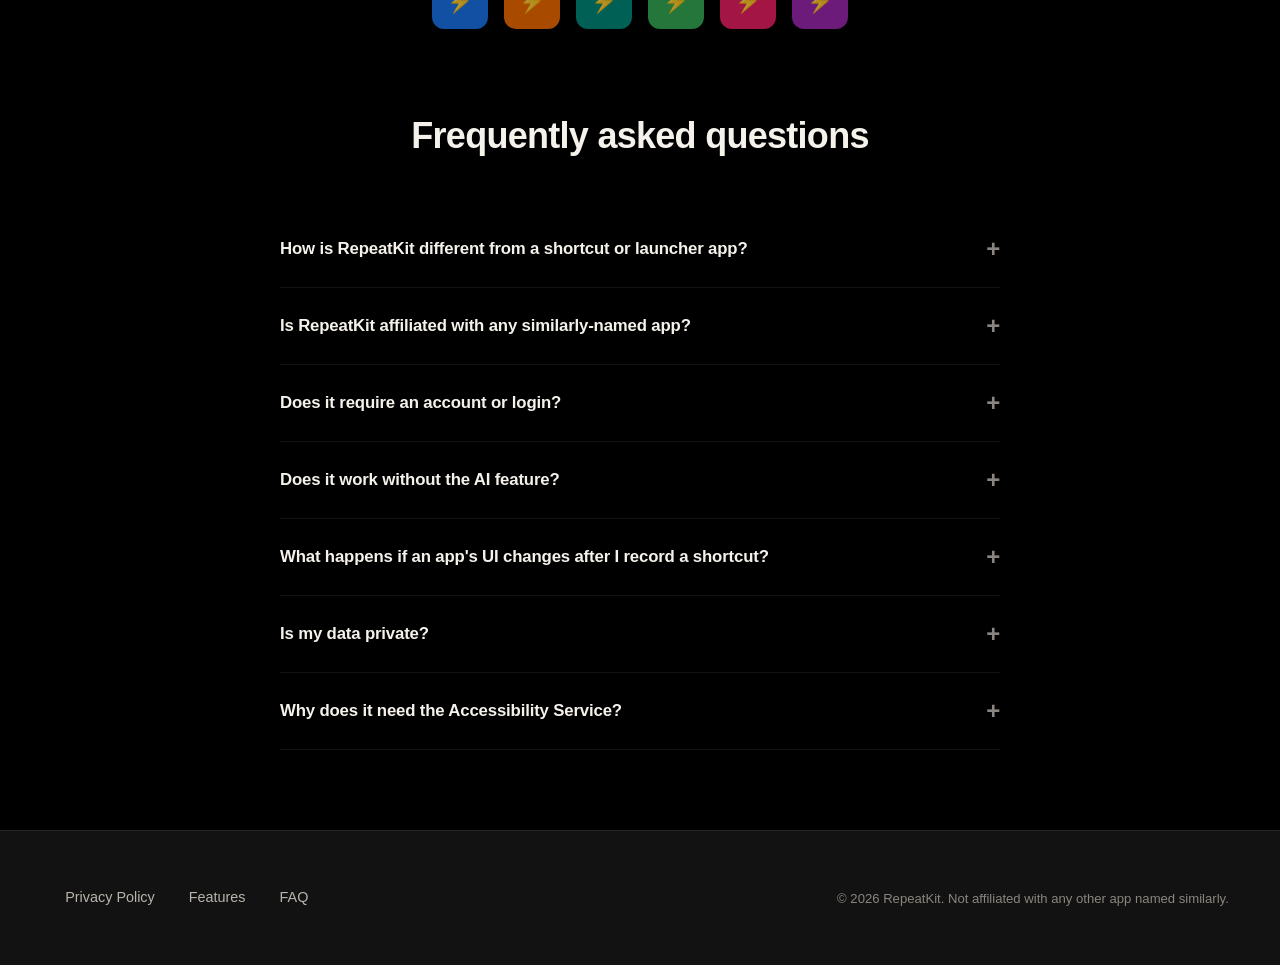
==== commit c10341dc: "Add brag video showcase, highlight 'repeat' in hero, true black background - New video-showcase sect" ====
--- a/index.html
+++ b/index.html
@@ -34,12 +34,36 @@
          ============================================================ -->
     <section class="hero container">
       <img src="assets/icon/icon_512.png" alt="RepeatKit icon" class="hero-icon">
-      <h1><span class="highlight">Show it once,</span> repeat whenever</h1>
+      <h1>Show it once, <span class="highlight">repeat</span> whenever</h1>
       <p class="subtitle">
         Record the taps, scrolls, and typing you do across your Android apps.
         RepeatKit captures every step and replays the exact sequence later — from the app, a home-screen widget, or the editor. No cloud. No account. Just your phone.
       </p>
       <a href="#features" class="hero-cta">Coming to Google Play</a>
+    </section>
+
+    <!-- ============================================================
+         Video showcase — demo/brag video with scroll-triggered autoplay
+         ============================================================ -->
+    <section class="video-showcase container">
+      <div class="video-wrap">
+        <video
+          controls
+          playsinline
+          muted
+          preload="metadata"
+          poster="assets/video/brag-poster.jpg"
+          width="1920"
+          height="1080"
+        >
+          <source src="assets/video/brag.mp4" type="video/mp4">
+          Your browser does not support the video tag.
+        </video>
+        <button class="video-unmute-hint" aria-label="Unmute video">
+          <svg width="16" height="16" viewBox="0 0 24 24" fill="none" stroke="currentColor" stroke-width="2" stroke-linecap="round" stroke-linejoin="round"><path d="M11 5L6 9H2v6h4l5 4V5z"/><line x1="23" y1="9" x2="17" y2="15"/><line x1="17" y1="9" x2="23" y2="15"/></svg>
+          <span>Tap to unmute</span>
+        </button>
+      </div>
     </section>
 
     <!-- ============================================================
@@ -275,5 +299,91 @@
     })();
   </script>
 
+  <!-- Video showcase — scroll-triggered autoplay + unmute hint -->
+  <script>
+  document.addEventListener('DOMContentLoaded', () => {
+    const section = document.querySelector('.video-showcase');
+    const video = section ? section.querySelector('video') : null;
+    const hint = section ? section.querySelector('.video-unmute-hint') : null;
+    if (!section || !video) return;
+
+    let userInteracted = false;
+    let hintDismissed = false;
+    let hintTimer = null;
+    let isInView = false;
+    let observerPlayPending = false;
+    let observerPausing = false;
+    let observerSeeking = false;
+    let observerMuting = false;
+
+    video.addEventListener('pause', () => {
+      if (observerPausing) { observerPausing = false; }
+      else if (!video.ended) { userInteracted = true; }
+    });
+    video.addEventListener('play', () => { if (!observerPlayPending) userInteracted = true; });
+    video.addEventListener('seeking', () => { if (!observerSeeking) userInteracted = true; });
+    video.addEventListener('seeked', () => { observerSeeking = false; });
+
+    function dismissHint() {
+      if (hintDismissed) return;
+      hintDismissed = true;
+      if (hint) hint.classList.add('hidden');
+      if (hintTimer) clearTimeout(hintTimer);
+    }
+    function showHint() {
+      if (hintDismissed || !hint) return;
+      if (hintTimer) clearTimeout(hintTimer);
+      hint.classList.add('visible');
+      hintTimer = setTimeout(dismissHint, 4000);
+    }
+
+    if (hint) {
+      hint.addEventListener('click', () => {
+        userInteracted = true;
+        video.muted = false;
+        dismissHint();
+      });
+      video.addEventListener('volumechange', () => {
+        if (!video.muted) dismissHint();
+        if (observerMuting) { observerMuting = false; }
+        else { userInteracted = true; }
+      });
+    }
+
+    function muteForAutoplay() { observerMuting = true; video.muted = true; }
+    function pauseForScroll() { if (video.paused) return; observerPausing = true; video.pause(); }
+
+    async function playForScroll() {
+      if (userInteracted || observerPlayPending) return;
+      observerPlayPending = true;
+      try {
+        if (video.ended) { observerSeeking = true; video.currentTime = 0; }
+        muteForAutoplay();
+        await video.play();
+        if (!isInView || userInteracted) { pauseForScroll(); return; }
+        showHint();
+      } catch (_) {
+        // Autoplay can be interrupted by a fast scroll; that is expected.
+      } finally {
+        observerPlayPending = false;
+      }
+    }
+
+    const observer = new IntersectionObserver((entries) => {
+      entries.forEach(entry => {
+        isInView = entry.isIntersecting;
+        if (entry.isIntersecting) {
+          section.classList.add('is-visible');
+          void playForScroll();
+        } else {
+          if (!userInteracted) pauseForScroll();
+        }
+      });
+    }, { threshold: 0.5 });
+
+    observer.observe(section);
+  });
+  </script>
+
 </body>
 </html>
--- a/styles.css
+++ b/styles.css
@@ -1,16 +1,16 @@
 /* ============================================================
    RepeatKit — Marketing site design system
-   Base: app's dark theme (warm near-black bg, warm off-white ink)
+   Base: true neutral black bg, warm off-white ink
    Accents: flat solid colors from the app's tile palette
    NO GRADIENTS — every surface is a flat solid color
    ============================================================ */
 
 :root {
   /* App dark theme — base ground */
-  --bg-color: #14120F;
-  --bg-elevated: #1E1B17;
-  --bg-card: #252220;
-  --surface-color: #1E1B17;
+  --bg-color: #000000;
+  --bg-elevated: #121212;
+  --bg-card: #1A1A1A;
+  --surface-color: #121212;
 
   /* Ink colors */
   --text-primary: #F5F1EB;
@@ -29,6 +29,7 @@
 
   /* Primary accent — pink matches the app icon */
   --accent-primary: #E91E63;
+  --accent-pink-gradient: linear-gradient(135deg, #E91E63, #F28183);
   --accent-primary-hover: #C2185B;
 
   /* Borders and shadows */
@@ -95,7 +96,7 @@
    ============================================================ */
 header {
   padding: 16px 0;
-  background-color: rgba(20, 18, 15, 0.85);
+  background-color: rgba(0, 0, 0, 0.85);
   backdrop-filter: blur(20px);
   -webkit-backdrop-filter: blur(20px);
   border-bottom: 1px solid var(--border-color);
@@ -178,7 +179,7 @@
 
 .highlight {
   display: inline-block;
-  background-color: var(--accent-pink);
+  background: var(--accent-pink-gradient);
   color: #FFFFFF;
   padding: 0.02em 0.3em;
   border-radius: var(--radius-pill);
@@ -194,7 +195,7 @@
 
 .hero-cta {
   display: inline-block;
-  background-color: var(--accent-pink);
+  background: var(--accent-pink-gradient);
   color: #FFFFFF;
   padding: 16px 36px;
   border-radius: var(--radius-pill);
@@ -209,13 +210,74 @@
 
 .hero-cta:hover {
   color: #FFFFFF;
-  background-color: var(--accent-primary-hover);
+  background: var(--accent-primary-hover);
   transform: translateY(-2px);
   box-shadow: 0 20px 40px -8px rgba(233, 30, 99, 0.45);
 }
 
 .hero-cta:active {
   transform: translateY(0);
+}
+
+/* ============================================================
+   Video showcase — scroll-triggered autoplay with unmute hint
+   ============================================================ */
+.video-showcase {
+  padding: 0 0 40px;
+  text-align: center;
+  opacity: 0;
+  transform: translateY(24px);
+  transition: opacity 0.7s cubic-bezier(0.22, 1, 0.36, 1),
+              transform 0.7s cubic-bezier(0.22, 1, 0.36, 1);
+}
+.video-showcase.is-visible {
+  opacity: 1;
+  transform: translateY(0);
+}
+.video-wrap {
+  position: relative;
+  display: inline-block;
+  width: 100%;
+  max-width: 800px;
+}
+.video-showcase video {
+  display: block;
+  width: 100%;
+  height: auto;
+  border-radius: var(--radius-xl);
+  box-shadow:
+    0 30px 60px -12px rgba(0,0,0,0.5),
+    0 18px 36px -10px rgba(0,0,0,0.35),
+    0 4px 12px -4px rgba(0,0,0,0.2);
+  border: 1px solid var(--border-color);
+  background: var(--bg-elevated);
+}
+.video-unmute-hint {
+  position: absolute;
+  bottom: 20px;
+  right: 20px;
+  display: flex;
+  align-items: center;
+  gap: 6px;
+  padding: 6px 12px;
+  background: var(--text-primary);
+  color: var(--bg-color);
+  border: none;
+  border-radius: var(--radius-pill);
+  cursor: pointer;
+  opacity: 0;
+  transform: translateY(4px);
+  transition: opacity 0.35s ease, transform 0.35s ease, background 0.2s ease;
+  pointer-events: none;
+  z-index: 2;
+}
+.video-unmute-hint svg { flex-shrink: 0; }
+.video-unmute-hint.visible { opacity: 1; transform: translateY(0); pointer-events: auto; }
+.video-unmute-hint.hidden { opacity: 0; transform: translateY(4px); pointer-events: none; }
+.video-unmute-hint:hover { background: var(--text-secondary); }
+@media (prefers-reduced-motion: reduce) {
+  .video-showcase { opacity: 1; transform: none; transition: none; }
+  .video-unmute-hint { transition: none; transform: none; }
 }
 
 /* ============================================================
@@ -458,7 +520,7 @@
 }
 
 /* ============================================================
-   Footer — clean, warm dark
+   Footer — clean dark
    ============================================================ */
 footer {
   padding: 48px 0;
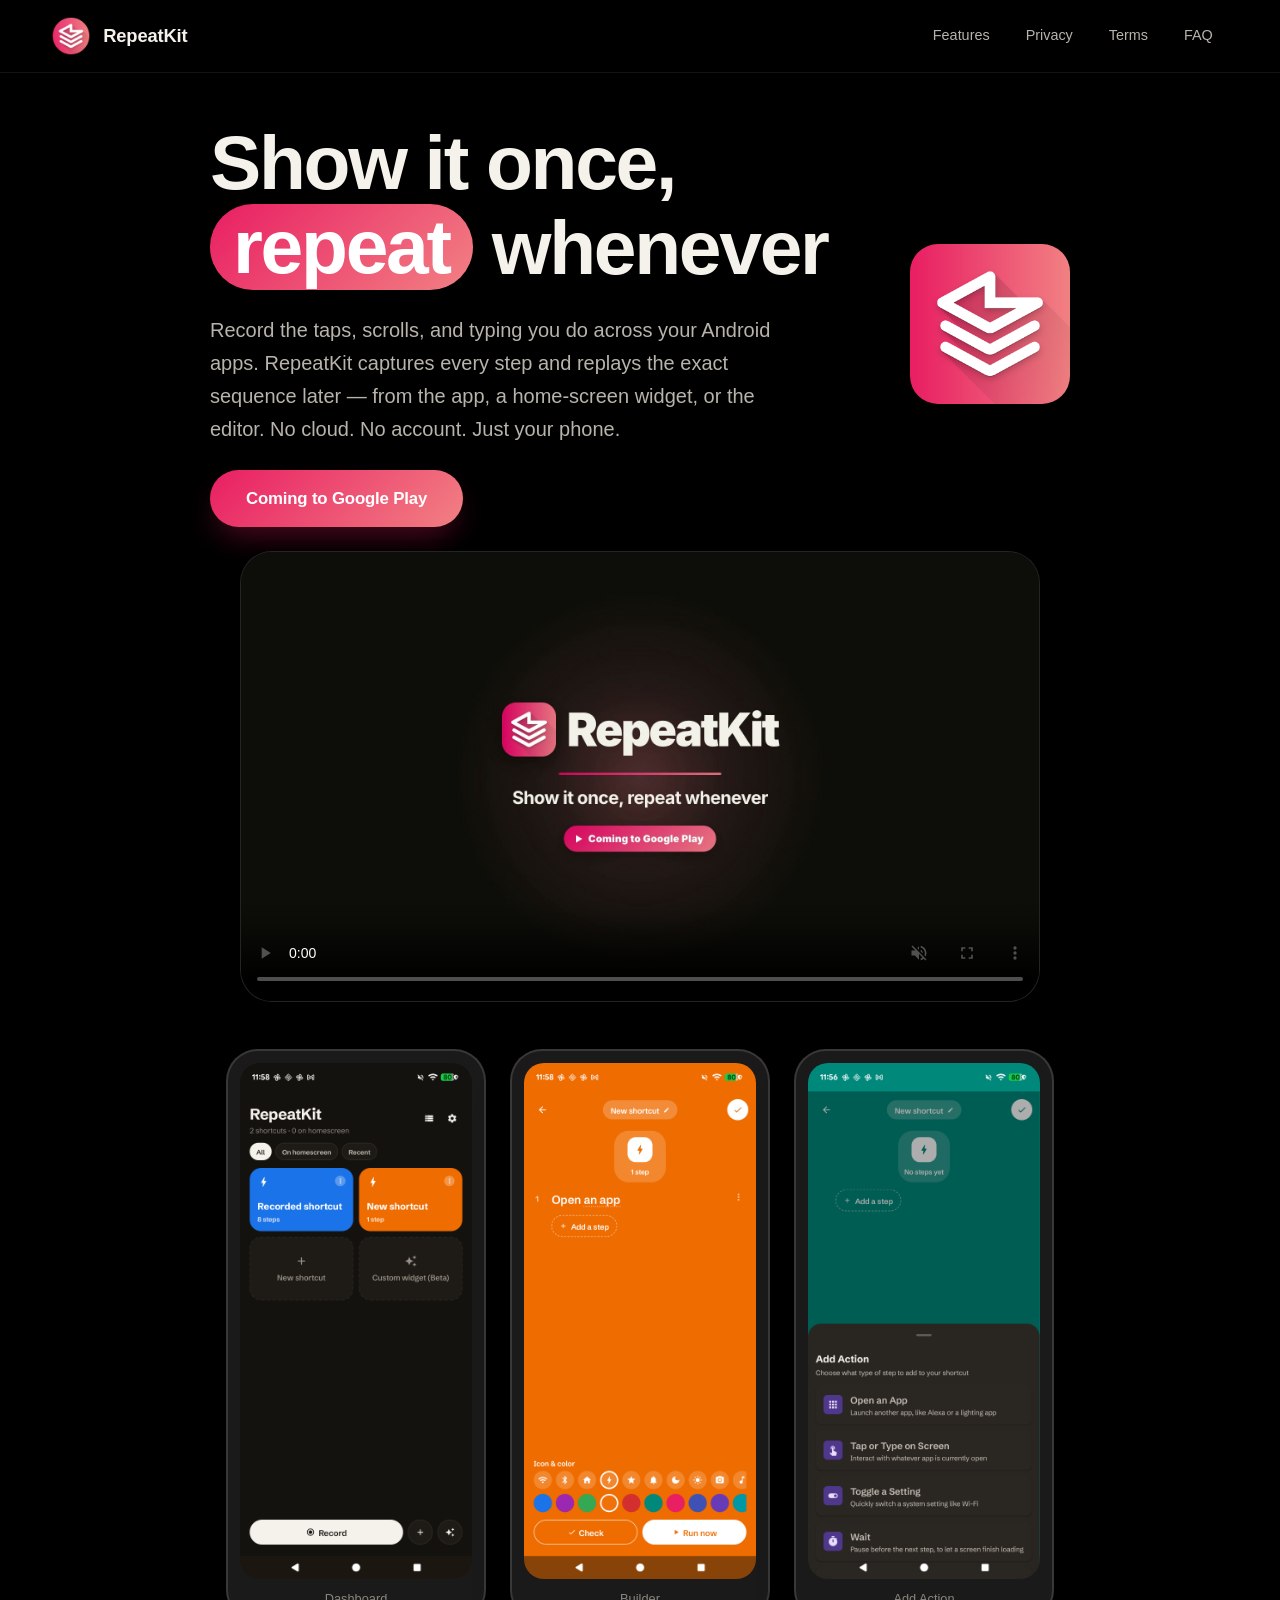
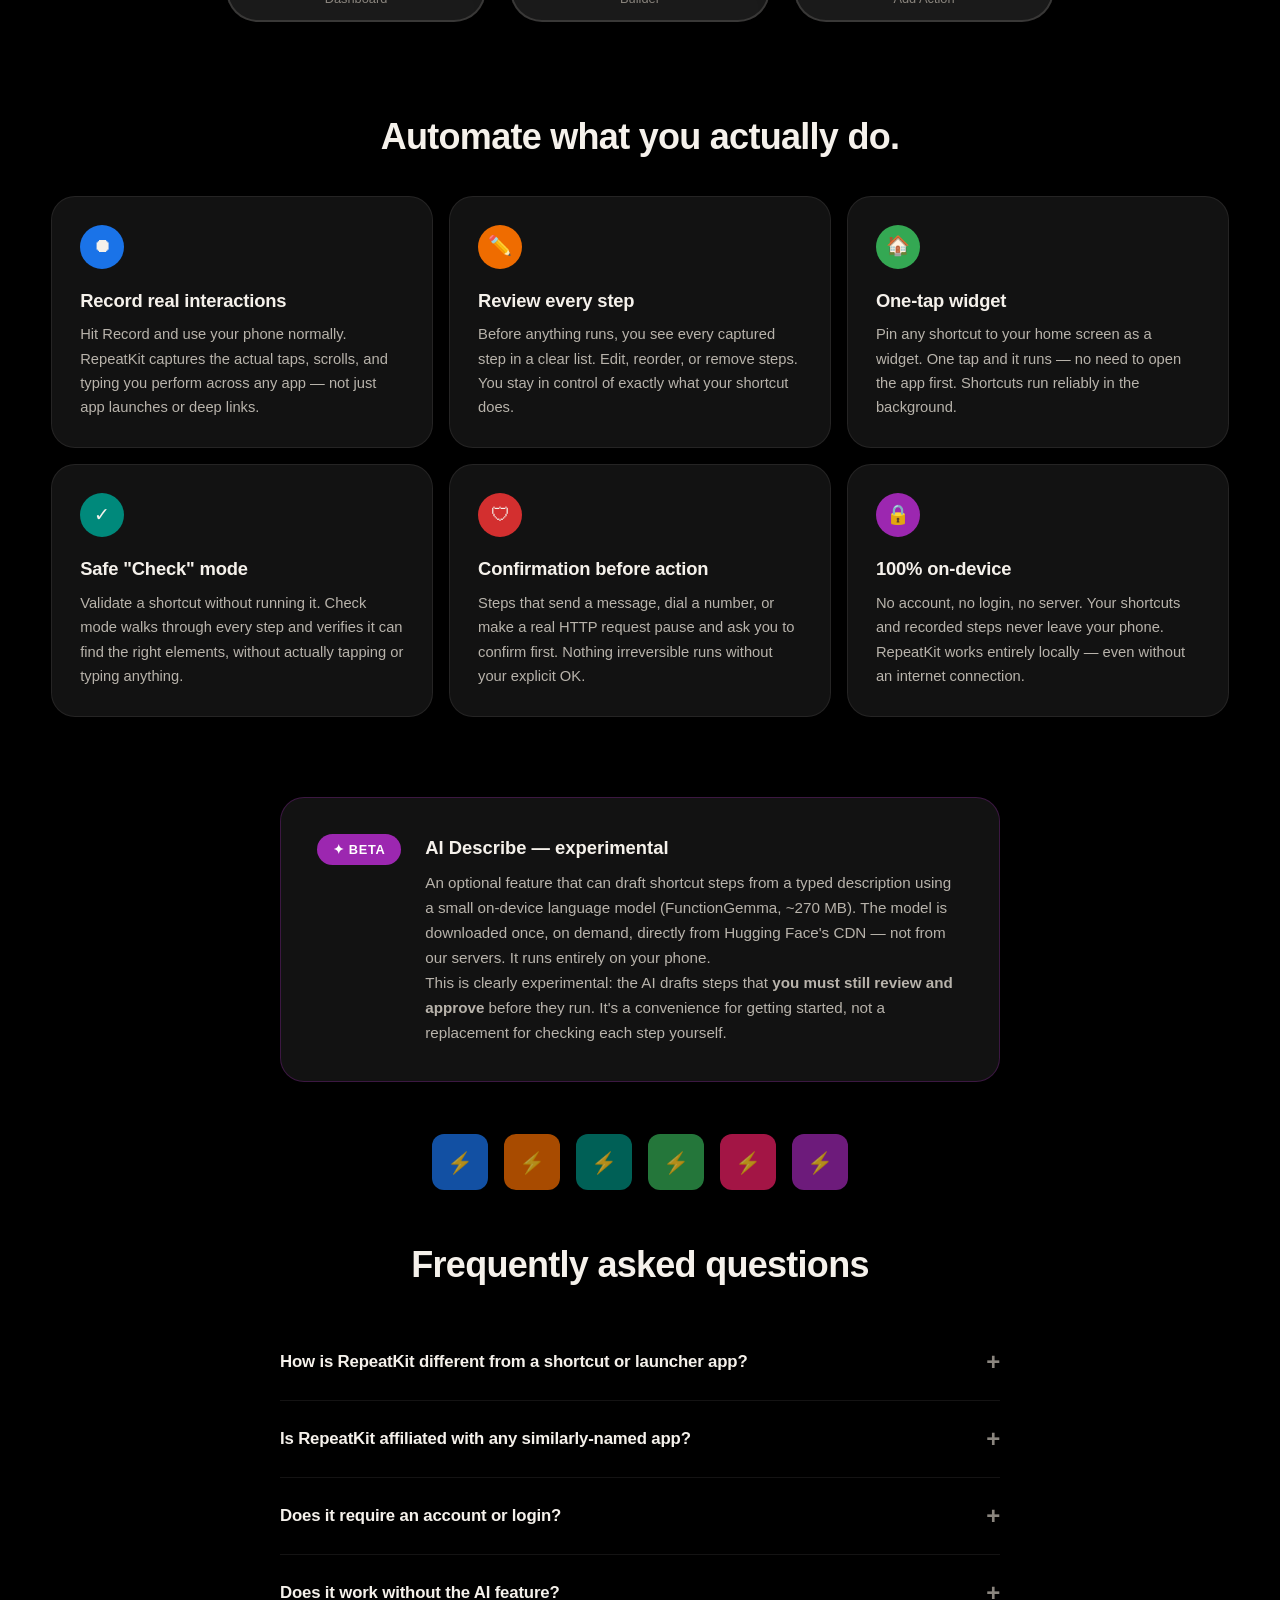
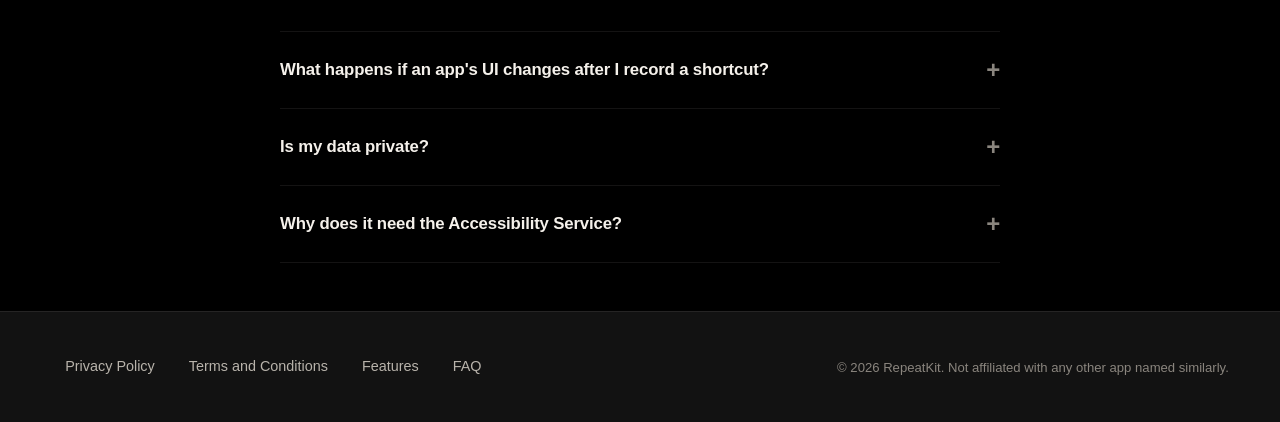
==== commit 3a164a1a: "Tighten vertical rhythm, add desktop hero layout, add Terms and Conditions - Reduced section padding" ====
--- a/index.html
+++ b/index.html
@@ -22,6 +22,7 @@
       <nav>
         <a href="#features">Features</a>
         <a href="privacy.html">Privacy</a>
+        <a href="terms.html">Terms</a>
         <a href="#faq">FAQ</a>
       </nav>
     </div>
@@ -34,12 +35,14 @@
          ============================================================ -->
     <section class="hero container">
       <img src="assets/icon/icon_512.png" alt="RepeatKit icon" class="hero-icon">
-      <h1>Show it once, <span class="highlight">repeat</span> whenever</h1>
-      <p class="subtitle">
-        Record the taps, scrolls, and typing you do across your Android apps.
-        RepeatKit captures every step and replays the exact sequence later — from the app, a home-screen widget, or the editor. No cloud. No account. Just your phone.
-      </p>
-      <a href="#features" class="hero-cta">Coming to Google Play</a>
+      <div class="hero-text">
+        <h1>Show it once, <span class="highlight">repeat</span> whenever</h1>
+        <p class="subtitle">
+          Record the taps, scrolls, and typing you do across your Android apps.
+          RepeatKit captures every step and replays the exact sequence later — from the app, a home-screen widget, or the editor. No cloud. No account. Just your phone.
+        </p>
+        <a href="#features" class="hero-cta">Coming to Google Play</a>
+      </div>
     </section>
 
     <!-- ============================================================
@@ -246,6 +249,7 @@
     <div class="container footer-content">
       <div class="footer-links">
         <a href="privacy.html">Privacy Policy</a>
+        <a href="terms.html">Terms and Conditions</a>
         <a href="#features">Features</a>
         <a href="#faq">FAQ</a>
       </div>
--- a/styles.css
+++ b/styles.css
@@ -154,7 +154,7 @@
    Hero — big bold headline with highlighted phrase
    ============================================================ */
 .hero {
-  padding: 100px 0 40px;
+  padding: 60px 0 24px;
   text-align: center;
 }
 
@@ -162,7 +162,7 @@
   width: 120px;
   height: 120px;
   border-radius: 28px;
-  margin-bottom: 36px;
+  margin-bottom: 24px;
   box-shadow: 0 20px 50px -10px var(--shadow-medium);
 }
 
@@ -189,7 +189,7 @@
   font-size: 1.25rem;
   color: var(--text-secondary);
   max-width: 600px;
-  margin: 0 auto 36px;
+  margin: 0 auto 24px;
   line-height: 1.65;
 }
 
@@ -219,11 +219,45 @@
   transform: translateY(0);
 }
 
+/* Desktop hero — side-by-side layout to use available width */
+@media (min-width: 1200px) {
+  .hero {
+    display: flex;
+    flex-direction: row-reverse;
+    align-items: center;
+    justify-content: center;
+    gap: 60px;
+    text-align: left;
+    padding: 48px 0 24px;
+  }
+
+  .hero-icon {
+    flex-shrink: 0;
+    width: 160px;
+    height: 160px;
+    margin-bottom: 0;
+  }
+
+  .hero-text {
+    max-width: 640px;
+  }
+
+  .hero h1 {
+    margin-left: 0;
+    margin-right: 0;
+  }
+
+  .hero .subtitle {
+    margin-left: 0;
+    margin-right: 0;
+  }
+}
+
 /* ============================================================
    Video showcase — scroll-triggered autoplay with unmute hint
    ============================================================ */
 .video-showcase {
-  padding: 0 0 40px;
+  padding: 0 0 24px;
   text-align: center;
   opacity: 0;
   transform: translateY(24px);
@@ -284,7 +318,7 @@
    Screenshot showcase — phone-frame cards
    ============================================================ */
 .showcase {
-  padding: 20px 0 80px;
+  padding: 16px 0 40px;
 }
 
 .showcase-grid {
@@ -327,13 +361,13 @@
    Features — grid of cards with colored icon chips
    ============================================================ */
 .features {
-  padding: 80px 0;
+  padding: 48px 0;
 }
 
 .section-title {
   font-size: clamp(1.75rem, 3vw, 2.25rem);
   text-align: center;
-  margin-bottom: 48px;
+  margin-bottom: 32px;
   font-weight: 700;
   letter-spacing: -0.02em;
 }
@@ -406,7 +440,7 @@
    Beta callout — honest, clearly labeled
    ============================================================ */
 .beta-callout {
-  padding: 60px 0;
+  padding: 32px 0;
 }
 
 .beta-card {
@@ -453,7 +487,7 @@
    FAQ Section — accordion style
    ============================================================ */
 .faq {
-  padding: 80px 0;
+  padding: 48px 0;
 }
 
 .faq-list {
@@ -523,7 +557,7 @@
    Footer — clean dark
    ============================================================ */
 footer {
-  padding: 48px 0;
+  padding: 36px 0;
   border-top: 1px solid var(--border-color);
   background-color: var(--surface-color);
 }
@@ -688,7 +722,7 @@
   }
 
   .hero {
-    padding: 72px 0 32px;
+    padding: 48px 0 24px;
   }
 
   .hero-icon {
@@ -712,7 +746,7 @@
   }
 
   .features, .faq {
-    padding: 64px 0;
+    padding: 40px 0;
   }
 
   .feature-card {
